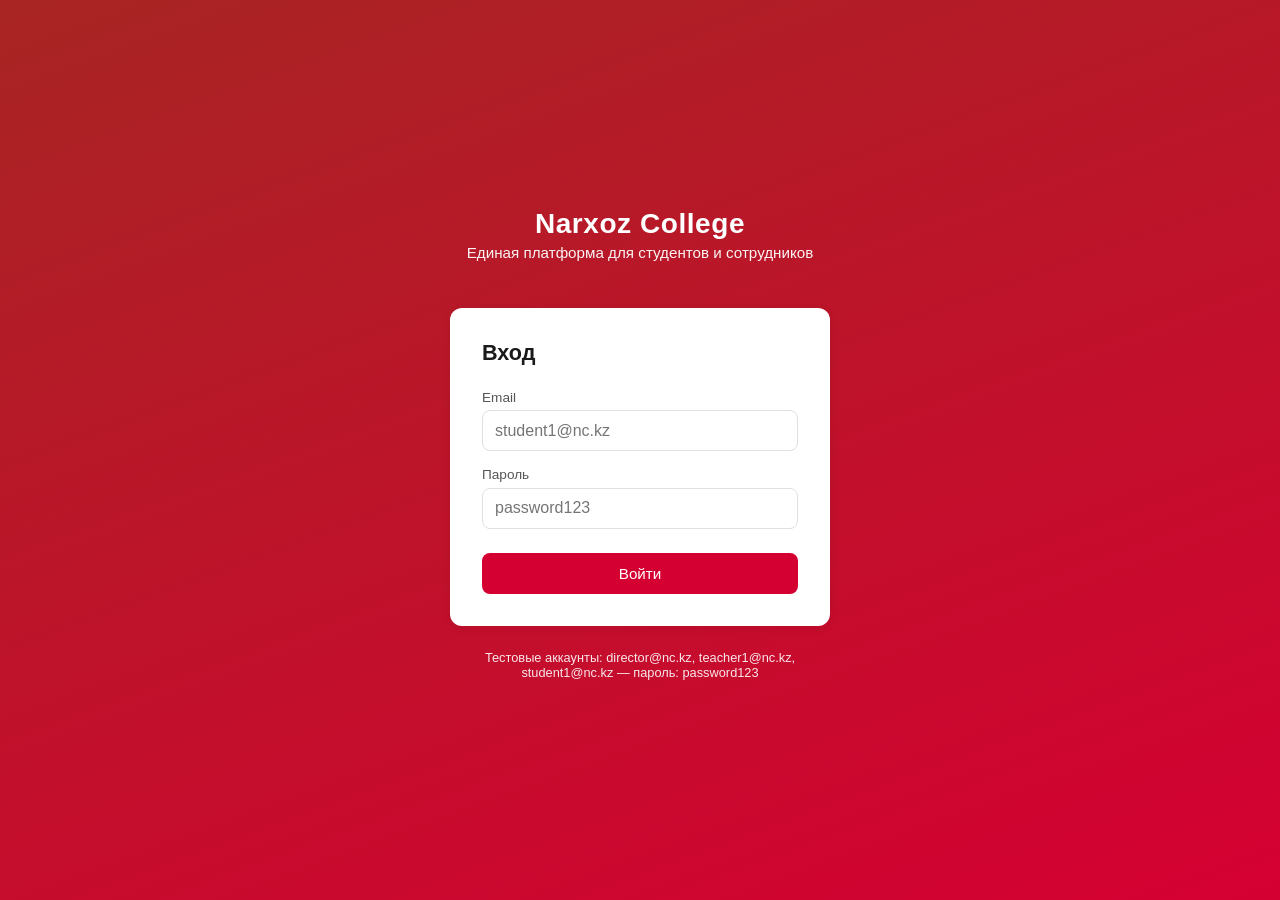
==== web/index.html @ 4f99cd76 "Web prototype, Flutter app, profile and director API, docs" ====
<!DOCTYPE html>
<html lang="ru">
<head>
  <meta charset="UTF-8">
  <meta name="viewport" content="width=device-width, initial-scale=1.0">
  <title>Narxoz College — NC</title>
  <link rel="stylesheet" href="css/style.css">
</head>
<body>
  <div id="app">
    <!-- Экран входа -->
    <div id="screen-login" class="screen active">
      <header class="login-header">
        <div class="logo">Narxoz College</div>
        <p class="tagline">Единая платформа для студентов и сотрудников</p>
      </header>
      <main class="login-main">
        <form id="form-login" class="login-form">
          <h1>Вход</h1>
          <div id="login-error" class="error-msg hidden"></div>
          <label>
            <span>Email</span>
            <input type="email" name="email" placeholder="student1@nc.kz" required autocomplete="email">
          </label>
          <label>
            <span>Пароль</span>
            <input type="password" name="password" placeholder="password123" required autocomplete="current-password">
          </label>
          <button type="submit" class="btn btn-primary">Войти</button>
        </form>
        <p class="login-hint">Тестовые аккаунты: director@nc.kz, teacher1@nc.kz, student1@nc.kz — пароль: password123</p>
      </main>
    </div>

    <!-- Основное приложение (после входа) -->
    <div id="screen-app" class="screen">
      <div id="sidebar-overlay" class="sidebar-overlay hidden" aria-hidden="true"></div>
      <aside id="sidebar" class="sidebar">
        <div class="sidebar-header">
          <span class="logo-small">NC</span>
          <span id="user-name" class="user-name"></span>
          <span id="user-role" class="user-role"></span>
        </div>
        <nav id="nav" class="nav"></nav>
        <div class="sidebar-footer">
          <button id="btn-logout" class="btn btn-text">Выйти</button>
        </div>
      </aside>
      <div class="main-wrap">
        <header class="top-bar">
          <button id="btn-menu" class="btn-menu" aria-label="Меню"></button>
          <h2 id="page-title" class="page-title">Главная</h2>
        </header>
        <main id="content" class="content"></main>
      </div>
      <nav id="bottom-nav" class="bottom-nav" aria-label="Навигация">
        <div class="nav-inner" id="bottom-nav-inner"></div>
      </nav>
    </div>
  </div>

  <script src="js/app.js"></script>
</body>
</html>
---- web/css/style.css ----
/* Narxoz College — палитра с сайта университета */
:root {
  --narxoz-dark: #a82523;
  --narxoz-red: #d50032;
  --narxoz-red-hover: #b8002a;
  --narxoz-dark-hover: #8c1f1d;
  --bg-page: #f5f5f5;
  --bg-card: #ffffff;
  --text-primary: #1a1a1a;
  --text-secondary: #555;
  --border: #e0e0e0;
  --shadow: 0 2px 8px rgba(0,0,0,0.08);
  --sidebar-width: 240px;
  --topbar-height: 56px;
}

* {
  box-sizing: border-box;
}

body {
  margin: 0;
  font-family: -apple-system, BlinkMacSystemFont, 'Segoe UI', Roboto, Oxygen, Ubuntu, sans-serif;
  font-size: 16px;
  color: var(--text-primary);
  background: var(--bg-page);
  min-height: 100vh;
}

#app {
  min-height: 100vh;
}

.hidden { display: none !important; }
.error-msg { color: var(--narxoz-red); font-size: 0.9rem; margin-bottom: 0.5rem; }

/* ========== Экраны ========== */
.screen {
  display: none;
  min-height: 100vh;
}
.screen.active {
  display: flex;
  flex-direction: column;
}

/* ========== Экран входа ========== */
#screen-login {
  background: linear-gradient(160deg, var(--narxoz-dark) 0%, var(--narxoz-red) 100%);
  align-items: center;
  justify-content: center;
  padding: 1rem;
}

.login-header {
  text-align: center;
  color: #fff;
  margin-bottom: 2rem;
}
.login-header .logo {
  font-size: 1.75rem;
  font-weight: 700;
  letter-spacing: 0.02em;
}
.login-header .tagline {
  font-size: 0.95rem;
  opacity: 0.95;
  margin-top: 0.25rem;
}

.login-main {
  width: 100%;
  max-width: 380px;
}

.login-form {
  background: var(--bg-card);
  border-radius: 12px;
  padding: 2rem;
  box-shadow: var(--shadow);
}
.login-form h1 {
  margin: 0 0 1.5rem;
  font-size: 1.35rem;
  color: var(--text-primary);
}
.login-form label {
  display: block;
  margin-bottom: 1rem;
}
.login-form label span {
  display: block;
  font-size: 0.85rem;
  color: var(--text-secondary);
  margin-bottom: 0.35rem;
}
.login-form input {
  width: 100%;
  padding: 0.65rem 0.75rem;
  border: 1px solid var(--border);
  border-radius: 8px;
  font-size: 1rem;
}
.login-form input:focus {
  outline: none;
  border-color: var(--narxoz-red);
  box-shadow: 0 0 0 2px rgba(213,0,50,0.2);
}
.login-form .btn {
  width: 100%;
  margin-top: 0.5rem;
  padding: 0.75rem;
}

.login-hint {
  text-align: center;
  color: rgba(255,255,255,0.9);
  font-size: 0.8rem;
  margin-top: 1.5rem;
  max-width: 380px;
}

/* ========== Кнопки ========== */
.btn {
  display: inline-flex;
  align-items: center;
  justify-content: center;
  padding: 0.5rem 1rem;
  border: none;
  border-radius: 8px;
  font-size: 0.95rem;
  font-weight: 500;
  cursor: pointer;
  transition: background 0.2s, color 0.2s;
}
.btn-primary {
  background: var(--narxoz-red);
  color: #fff;
}
.btn-primary:hover {
  background: var(--narxoz-red-hover);
}
.btn-secondary {
  background: var(--narxoz-dark);
  color: #fff;
}
.btn-secondary:hover {
  background: var(--narxoz-dark-hover);
}
.btn-text {
  background: transparent;
  color: var(--narxoz-red);
}
.btn-text:hover {
  background: rgba(213,0,50,0.08);
}
.btn-danger {
  background: #c62828;
  color: #fff;
}
.btn-danger:hover {
  background: #b71c1c;
}
.btn-small {
  padding: 0.35rem 0.65rem;
  font-size: 0.85rem;
}

/* ========== Основное приложение ========== */
#screen-app {
  display: none;
  flex-direction: row;
  min-height: 100vh;
}
#screen-app.active {
  display: flex;
}

.sidebar {
  width: var(--sidebar-width);
  background: var(--bg-card);
  border-right: 1px solid var(--border);
  display: flex;
  flex-direction: column;
  flex-shrink: 0;
}
.sidebar-header {
  padding: 1rem;
  border-bottom: 1px solid var(--border);
}
.logo-small {
  font-weight: 700;
  color: var(--narxoz-red);
  font-size: 1.25rem;
}
.user-name {
  display: block;
  font-weight: 500;
  margin-top: 0.25rem;
  font-size: 0.9rem;
}
.user-role {
  display: block;
  font-size: 0.75rem;
  color: var(--text-secondary);
  text-transform: capitalize;
}

.nav {
  flex: 1;
  padding: 0.5rem 0;
  overflow-y: auto;
}
.nav-item {
  display: flex;
  align-items: center;
  padding: 0.65rem 1rem;
  color: var(--text-primary);
  text-decoration: none;
  border: none;
  background: none;
  width: 100%;
  text-align: left;
  font-size: 0.95rem;
  cursor: pointer;
  transition: background 0.15s;
  border-left: 3px solid transparent;
}
.nav-item:hover {
  background: rgba(213,0,50,0.06);
}
.nav-item.active {
  background: rgba(213,0,50,0.1);
  border-left-color: var(--narxoz-red);
  color: var(--narxoz-red);
  font-weight: 500;
}

.sidebar-footer {
  padding: 1rem;
  border-top: 1px solid var(--border);
}

.main-wrap {
  flex: 1;
  display: flex;
  flex-direction: column;
  min-width: 0;
}

.top-bar {
  height: var(--topbar-height);
  background: var(--bg-card);
  border-bottom: 1px solid var(--border);
  display: flex;
  align-items: center;
  padding: 0 1rem;
  flex-shrink: 0;
}
.btn-menu {
  display: none;
  width: 40px;
  height: 40px;
  margin-right: 0.5rem;
  border: none;
  background: url("data:image/svg+xml,%3Csvg xmlns='http://www.w3.org/2000/svg' width='24' height='24' viewBox='0 0 24 24' fill='none' stroke='%23333' stroke-width='2'%3E%3Cline x1='3' y1='6' x2='21' y2='6'/%3E%3Cline x1='3' y1='12' x2='21' y2='12'/%3E%3Cline x1='3' y1='18' x2='21' y2='18'/%3E%3C/svg%3E") center no-repeat;
  cursor: pointer;
}
.page-title {
  margin: 0;
  font-size: 1.2rem;
  font-weight: 600;
}

.content {
  flex: 1;
  padding: 1rem;
  overflow-y: auto;
}

/* ========== Карточки и списки ========== */
.card {
  background: var(--bg-card);
  border-radius: 10px;
  padding: 1rem 1.25rem;
  margin-bottom: 1rem;
  box-shadow: var(--shadow);
}
.card h3 {
  margin: 0 0 0.75rem;
  font-size: 1rem;
  color: var(--narxoz-dark);
}
.list-item {
  padding: 0.75rem 0;
  border-bottom: 1px solid var(--border);
  display: flex;
  justify-content: space-between;
  align-items: flex-start;
  gap: 1rem;
}
.list-item:last-child { border-bottom: none; }
.list-item .meta { font-size: 0.85rem; color: var(--text-secondary); }

/* ========== Формы в контенте ========== */
.form-row {
  margin-bottom: 1rem;
}
.form-row label {
  display: block;
  font-size: 0.85rem;
  color: var(--text-secondary);
  margin-bottom: 0.35rem;
}
.form-row input, .form-row textarea {
  width: 100%;
  padding: 0.6rem 0.75rem;
  border: 1px solid var(--border);
  border-radius: 8px;
  font-size: 1rem;
}
.form-row textarea { min-height: 80px; resize: vertical; }

/* ========== Чат ========== */
.chat-messages {
  height: 320px;
  overflow-y: auto;
  background: #fafafa;
  border-radius: 8px;
  padding: 1rem;
  margin-bottom: 1rem;
}
.chat-msg {
  margin-bottom: 0.75rem;
  padding: 0.5rem 0.75rem;
  background: var(--bg-card);
  border-radius: 8px;
  max-width: 85%;
  box-shadow: 0 1px 2px rgba(0,0,0,0.06);
}
.chat-msg .time { font-size: 0.75rem; color: var(--text-secondary); }
.chat-input-row {
  display: flex;
  gap: 0.5rem;
}
.chat-input-row input {
  flex: 1;
  padding: 0.65rem;
  border: 1px solid var(--border);
  border-radius: 8px;
}

/* ========== Адаптив: мобильный ========== */
@media (max-width: 768px) {
  .sidebar {
    position: fixed;
    left: 0;
    top: 0;
    bottom: 0;
    z-index: 100;
    transform: translateX(-100%);
    transition: transform 0.2s;
  }
  .sidebar.open {
    transform: translateX(0);
  }
  .sidebar-overlay {
    position: fixed;
    inset: 0;
    background: rgba(0,0,0,0.4);
    z-index: 99;
    display: none;
  }
  .sidebar-overlay.visible { display: block; }
  .btn-menu { display: block; }
  .main-wrap { margin-left: 0; }
}

/* ========== Утилиты ========== */
.empty-state {
  text-align: center;
  color: var(--text-secondary);
  padding: 2rem 1rem;
}
.badge {
  display: inline-block;
  padding: 0.2rem 0.5rem;
  font-size: 0.75rem;
  border-radius: 6px;
  background: rgba(213,0,50,0.12);
  color: var(--narxoz-red);
}
.grid-2 { display: grid; grid-template-columns: repeat(auto-fill, minmax(280px, 1fr)); gap: 1rem; }

.attachments-list { margin-top: 0.5rem; }
.attachment-item { font-size: 0.9rem; margin: 0.25rem 0; padding: 0.5rem; background: #f9f9f9; border-radius: 6px; }
.forum-topic-body { white-space: pre-wrap; margin: 0.5rem 0; }

.director-card .director-header { display: flex; align-items: center; gap: 1rem; margin-top: 0.5rem; }
.director-avatar { width: 80px; height: 80px; border-radius: 50%; object-fit: cover; }
.director-avatar-placeholder { width: 80px; height: 80px; border-radius: 50%; background: rgba(213,0,50,0.15); display: flex; align-items: center; justify-content: center; font-size: 2rem; }
.director-name { font-size: 1.2rem; color: var(--narxoz-dark); }

.map-placeholder { margin-top: 1rem; padding: 3rem; background: #f0f0f0; border-radius: 8px; text-align: center; color: var(--text-secondary); }

/* Нижняя навигация (мобильный) */
.bottom-nav { display: none; position: fixed; bottom: 0; left: 0; right: 0; background: var(--bg-card); border-top: 1px solid var(--border); z-index: 98; padding: 0.25rem 0; }
.bottom-nav .nav-inner { display: flex; justify-content: space-around; max-width: 100%; overflow-x: auto; }
.bottom-nav .nav-item { flex-direction: column; padding: 0.4rem 0.5rem; font-size: 0.7rem; border-left: none; min-width: 56px; }
.bottom-nav .nav-item span:first-child { font-size: 1.2rem; margin-bottom: 0.15rem; }
@media (max-width: 768px) {
  .bottom-nav { display: block; }
  .content { padding-bottom: 70px; }
}
@media (min-width: 769px) {
  .bottom-nav { display: none !important; }
}
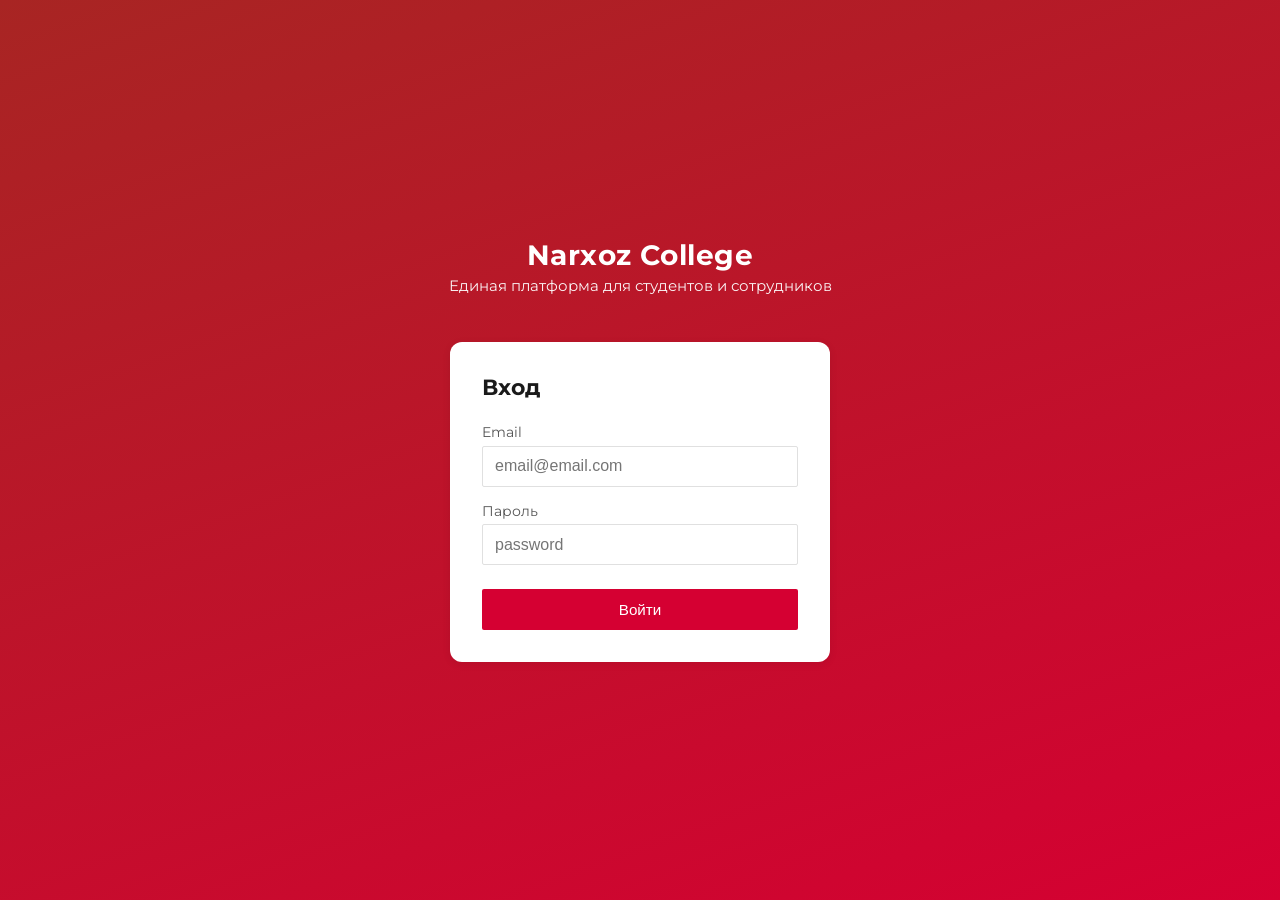
==== commit 8458bc5f: "Notes, director posts, Gotham font, removed library/chat/notifications tabs" ====
--- a/web/index.html
+++ b/web/index.html
@@ -4,6 +4,10 @@
   <meta charset="UTF-8">
   <meta name="viewport" content="width=device-width, initial-scale=1.0">
   <title>Narxoz College — NC</title>
+  <link rel="preconnect" href="https://fonts.googleapis.com">
+  <link rel="preconnect" href="https://fonts.gstatic.com" crossorigin>
+  <link href="https://fonts.googleapis.com/css2?family=Montserrat:wght@400;500;600;700&display=swap" rel="stylesheet">
+  <link href="https://fonts.cdnfonts.com/css/gotham" rel="stylesheet">
   <link rel="stylesheet" href="css/style.css">
 </head>
 <body>
@@ -20,15 +24,14 @@
           <div id="login-error" class="error-msg hidden"></div>
           <label>
             <span>Email</span>
-            <input type="email" name="email" placeholder="student1@nc.kz" required autocomplete="email">
+            <input type="email" name="email" placeholder="email@email.com" required autocomplete="email">
           </label>
           <label>
             <span>Пароль</span>
-            <input type="password" name="password" placeholder="password123" required autocomplete="current-password">
+            <input type="password" name="password" placeholder="password" required autocomplete="current-password">
           </label>
           <button type="submit" class="btn btn-primary">Войти</button>
         </form>
-        <p class="login-hint">Тестовые аккаунты: director@nc.kz, teacher1@nc.kz, student1@nc.kz — пароль: password123</p>
       </main>
     </div>
 
--- a/web/css/style.css
+++ b/web/css/style.css
@@ -20,7 +20,7 @@
 
 body {
   margin: 0;
-  font-family: -apple-system, BlinkMacSystemFont, 'Segoe UI', Roboto, Oxygen, Ubuntu, sans-serif;
+  font-family: 'Gotham', 'Gotham Book', 'Montserrat', -apple-system, BlinkMacSystemFont, 'Segoe UI', Roboto, sans-serif;
   font-size: 16px;
   color: var(--text-primary);
   background: var(--bg-page);
@@ -98,7 +98,7 @@
   width: 100%;
   padding: 0.65rem 0.75rem;
   border: 1px solid var(--border);
-  border-radius: 8px;
+  border-radius: 2px;
   font-size: 1rem;
 }
 .login-form input:focus {
@@ -127,7 +127,7 @@
   justify-content: center;
   padding: 0.5rem 1rem;
   border: none;
-  border-radius: 8px;
+  border-radius: 2px;
   font-size: 0.95rem;
   font-weight: 500;
   cursor: pointer;
@@ -281,7 +281,7 @@
 /* ========== Карточки и списки ========== */
 .card {
   background: var(--bg-card);
-  border-radius: 10px;
+  border-radius: 2px;
   padding: 1rem 1.25rem;
   margin-bottom: 1rem;
   box-shadow: var(--shadow);
@@ -316,7 +316,7 @@
   width: 100%;
   padding: 0.6rem 0.75rem;
   border: 1px solid var(--border);
-  border-radius: 8px;
+  border-radius: 2px;
   font-size: 1rem;
 }
 .form-row textarea { min-height: 80px; resize: vertical; }
@@ -326,7 +326,7 @@
   height: 320px;
   overflow-y: auto;
   background: #fafafa;
-  border-radius: 8px;
+  border-radius: 2px;
   padding: 1rem;
   margin-bottom: 1rem;
 }
@@ -334,7 +334,7 @@
   margin-bottom: 0.75rem;
   padding: 0.5rem 0.75rem;
   background: var(--bg-card);
-  border-radius: 8px;
+  border-radius: 2px;
   max-width: 85%;
   box-shadow: 0 1px 2px rgba(0,0,0,0.06);
 }
@@ -347,7 +347,7 @@
   flex: 1;
   padding: 0.65rem;
   border: 1px solid var(--border);
-  border-radius: 8px;
+  border-radius: 2px;
 }
 
 /* ========== Адаптив: мобильный ========== */
@@ -393,15 +393,23 @@
 .grid-2 { display: grid; grid-template-columns: repeat(auto-fill, minmax(280px, 1fr)); gap: 1rem; }
 
 .attachments-list { margin-top: 0.5rem; }
-.attachment-item { font-size: 0.9rem; margin: 0.25rem 0; padding: 0.5rem; background: #f9f9f9; border-radius: 6px; }
+.attachment-item { font-size: 0.9rem; margin: 0.25rem 0; padding: 0.5rem; background: #f9f9f9; border-radius: 2px; }
 .forum-topic-body { white-space: pre-wrap; margin: 0.5rem 0; }
 
 .director-card .director-header { display: flex; align-items: center; gap: 1rem; margin-top: 0.5rem; }
 .director-avatar { width: 80px; height: 80px; border-radius: 50%; object-fit: cover; }
-.director-avatar-placeholder { width: 80px; height: 80px; border-radius: 50%; background: rgba(213,0,50,0.15); display: flex; align-items: center; justify-content: center; font-size: 2rem; }
+.director-avatar-placeholder { width: 80px; height: 80px; border-radius: 2px; background: rgba(213,0,50,0.15); }
+.posts-grid { display: grid; grid-template-columns: repeat(auto-fill, minmax(120px, 1fr)); gap: 0.5rem; }
+.post-cell { aspect-ratio: 1; background: #f5f5f5; overflow: hidden; border-radius: 2px; position: relative; }
+.post-cell img, .post-cell video { width: 100%; height: 100%; object-fit: cover; }
+.post-placeholder { width: 100%; height: 100%; background: #e0e0e0; }
+.post-caption { font-size: 0.8rem; padding: 0.25rem; margin: 0; }
 .director-name { font-size: 1.2rem; color: var(--narxoz-dark); }
 
-.map-placeholder { margin-top: 1rem; padding: 3rem; background: #f0f0f0; border-radius: 8px; text-align: center; color: var(--text-secondary); }
+.map-placeholder { margin-top: 1rem; padding: 3rem; background: #f0f0f0; border-radius: 2px; text-align: center; color: var(--text-secondary); }
+.badge { border-radius: 2px; }
+.modal { position: fixed; inset: 0; background: rgba(0,0,0,0.5); display: flex; align-items: center; justify-content: center; z-index: 200; }
+.modal .modal-content { max-width: 400px; width: 90%; }
 
 /* Нижняя навигация (мобильный) */
 .bottom-nav { display: none; position: fixed; bottom: 0; left: 0; right: 0; background: var(--bg-card); border-top: 1px solid var(--border); z-index: 98; padding: 0.25rem 0; }
